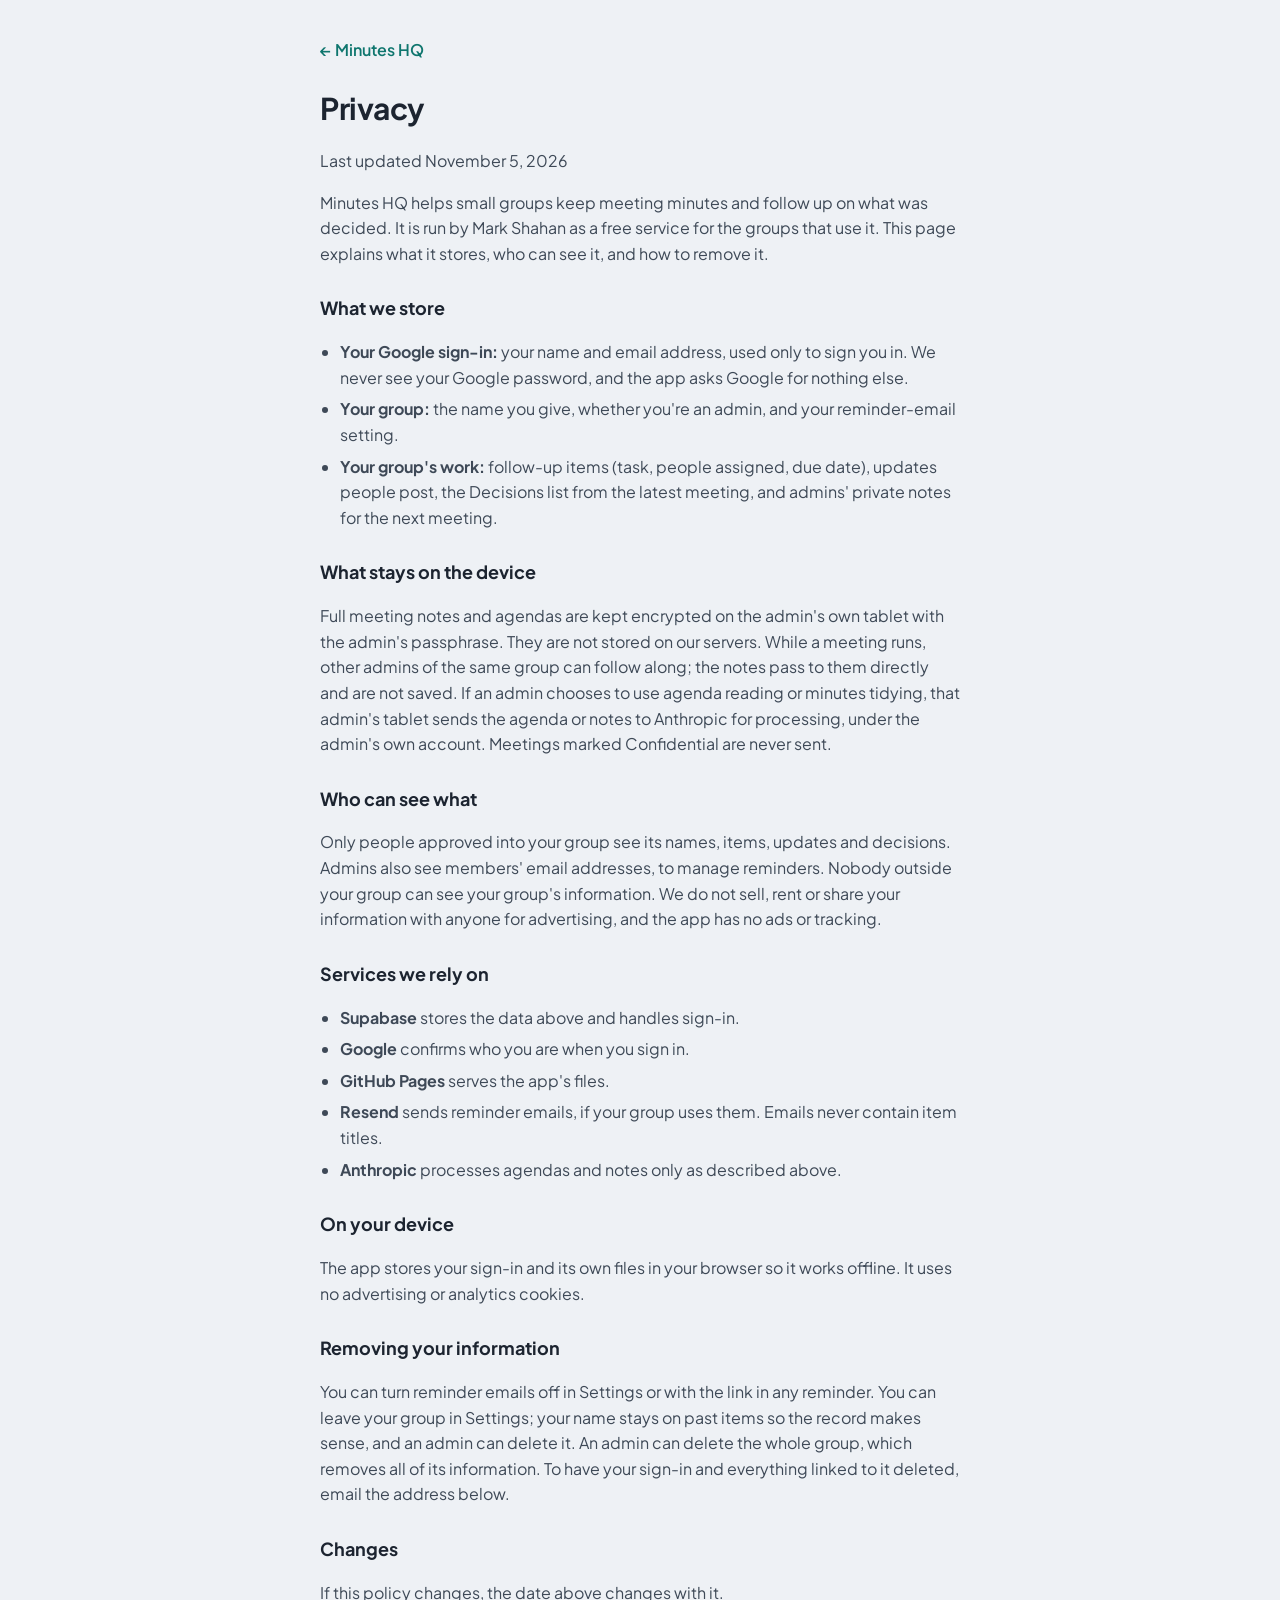
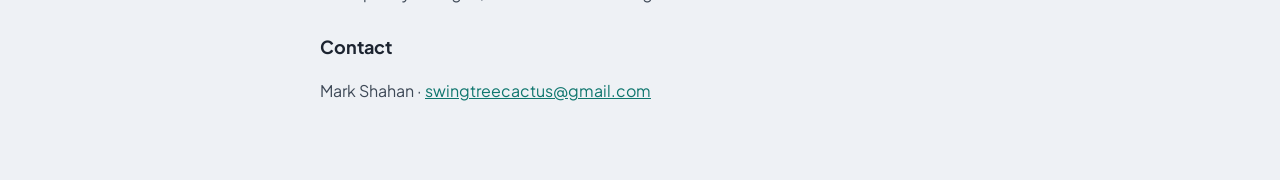
==== privacy.html @ 0e0fb506 "Add privacy and terms pages, linked from sign-in Co-Authored-By: Claude Opus 5.5 <noreply@anthropic." ====
<!doctype html>
<html lang="en">
<head>
<meta charset="utf-8">
<meta name="viewport" content="width=device-width, initial-scale=1, viewport-fit=cover">
<meta name="theme-color" content="#EEF1F5">
<title>Privacy · Minutes HQ</title>
<link rel="icon" href="icons/app-192.png">
<link href="https://fonts.googleapis.com/css2?family=Plus+Jakarta+Sans:wght@400;500;600;700&display=swap" rel="stylesheet">
<link rel="stylesheet" href="css/app.css">
</head>
<body>
<main class="legal">
<a class="back" href="./">← Minutes HQ</a>
<h1>Privacy</h1>
<p class="muted">Last updated November 5, 2026</p>

<p>Minutes HQ helps small groups keep meeting minutes and follow up on what was decided. It is run by Mark Shahan as a free service for the groups that use it. This page explains what it stores, who can see it, and how to remove it.</p>

<h2>What we store</h2>
<ul>
<li><b>Your Google sign-in:</b> your name and email address, used only to sign you in. We never see your Google password, and the app asks Google for nothing else.</li>
<li><b>Your group:</b> the name you give, whether you're an admin, and your reminder-email setting.</li>
<li><b>Your group's work:</b> follow-up items (task, people assigned, due date), updates people post, the Decisions list from the latest meeting, and admins' private notes for the next meeting.</li>
</ul>

<h2>What stays on the device</h2>
<p>Full meeting notes and agendas are kept encrypted on the admin's own tablet with the admin's passphrase. They are not stored on our servers. While a meeting runs, other admins of the same group can follow along; the notes pass to them directly and are not saved. If an admin chooses to use agenda reading or minutes tidying, that admin's tablet sends the agenda or notes to Anthropic for processing, under the admin's own account. Meetings marked Confidential are never sent.</p>

<h2>Who can see what</h2>
<p>Only people approved into your group see its names, items, updates and decisions. Admins also see members' email addresses, to manage reminders. Nobody outside your group can see your group's information. We do not sell, rent or share your information with anyone for advertising, and the app has no ads or tracking.</p>

<h2>Services we rely on</h2>
<ul>
<li><b>Supabase</b> stores the data above and handles sign-in.</li>
<li><b>Google</b> confirms who you are when you sign in.</li>
<li><b>GitHub Pages</b> serves the app's files.</li>
<li><b>Resend</b> sends reminder emails, if your group uses them. Emails never contain item titles.</li>
<li><b>Anthropic</b> processes agendas and notes only as described above.</li>
</ul>

<h2>On your device</h2>
<p>The app stores your sign-in and its own files in your browser so it works offline. It uses no advertising or analytics cookies.</p>

<h2>Removing your information</h2>
<p>You can turn reminder emails off in Settings or with the link in any reminder. You can leave your group in Settings; your name stays on past items so the record makes sense, and an admin can delete it. An admin can delete the whole group, which removes all of its information. To have your sign-in and everything linked to it deleted, email the address below.</p>

<h2>Changes</h2>
<p>If this policy changes, the date above changes with it.</p>

<h2>Contact</h2>
<p>Mark Shahan · <a href="mailto:swingtreecactus@gmail.com">swingtreecactus@gmail.com</a></p>
</main>
</body>
</html>
---- css/app.css ----
/* One look for the whole app: soft gray-blue ground, white cards, one teal accent, amber for "needs attention". */
:root{
  --bg:#EEF1F5; --card:#FFFFFF; --field:#F5F7FA; --line:#E3E7ED; --ring:#B7BFCB;
  --ink:#1C2430; --ink2:#3E4957; --muted:#5B6675;
  --teal:#0F766E; --teal-dk:#0B5D57; --teal-soft:#E6F2F0;
  --amber:#9A4A0B; --amber-soft:#FDF0E6; --amber-line:#EED3BE;
  --red:#B42318; --chip:#F0F2F5; --seg:#E3E7ED;
  --shadow:0 1px 2px rgba(28,36,48,.05),0 4px 12px rgba(28,36,48,.05);
  --shadow-lg:0 1px 3px rgba(28,36,48,.06),0 12px 32px rgba(28,36,48,.07);
  --r:16px;
  color-scheme:light;
}
*{box-sizing:border-box}
html,body{margin:0;height:100%}
body{background:var(--bg);color:var(--ink);font:16px/1.45 'Plus Jakarta Sans',system-ui,-apple-system,'Segoe UI',Roboto,sans-serif;-webkit-tap-highlight-color:transparent;-webkit-font-smoothing:antialiased}
#app{min-height:100%}
button,input,textarea,select{font:inherit;color:inherit}
button{cursor:pointer}
button:disabled{cursor:default;opacity:.45}
:focus-visible{outline:3px solid rgba(15,118,110,.45);outline-offset:2px}
.sr{position:absolute!important;width:1px;height:1px;overflow:hidden;clip:rect(0 0 0 0);white-space:nowrap}
.muted{color:var(--muted)}
.hidden{display:none!important}
.mono{font-family:ui-monospace,'SF Mono',Menlo,Consolas,monospace;letter-spacing:.12em}

/* fields */
.input,.select,.textarea{width:100%;border:0;border-radius:12px;background:var(--field);padding:0 14px;height:52px;font-size:16px;color:var(--ink)}
.textarea{padding:14px 16px;height:auto;min-height:52px;line-height:1.55;resize:vertical}
.input:focus,.select:focus,.textarea:focus{outline:2px solid var(--teal);outline-offset:0}
.label{display:block;font-size:13px;font-weight:600;color:var(--ink2);margin:0 0 6px}
.hint{display:block;font-size:13px;color:var(--muted);margin-top:6px}
.field{margin-bottom:16px}
.field:last-child{margin-bottom:0}

/* buttons */
.btn{display:inline-flex;align-items:center;justify-content:center;gap:8px;height:52px;padding:0 20px;border-radius:14px;border:0;background:var(--chip);color:var(--ink);font-weight:600;font-size:16px;text-decoration:none;white-space:nowrap}
.btn.primary{background:var(--teal);color:#fff;box-shadow:0 4px 12px rgba(15,118,110,.25)}
.btn.soft{background:var(--teal-soft);color:var(--teal-dk)}
.btn.white{background:#fff}
.btn.ghost{background:none;padding:0 12px}
.btn.link{background:none;color:var(--teal);padding:0 12px;height:44px}
.btn.danger{color:var(--red)}
.btn.sm{height:40px;padding:0 14px;border-radius:12px;font-size:14px}
.btn.lg{height:64px;border-radius:16px;font-size:18px}
.btn.block{width:100%}
.icon-btn{width:44px;height:44px;border-radius:14px;border:0;background:#fff;display:inline-flex;align-items:center;justify-content:center;color:var(--ink);box-shadow:0 1px 2px rgba(28,36,48,.06);flex:none;text-decoration:none}
svg.i{width:20px;height:20px;fill:none;stroke:currentColor;stroke-width:2.2;stroke-linecap:round;stroke-linejoin:round;flex:none}

/* cards, chips */
.card{background:var(--card);border-radius:24px;box-shadow:var(--shadow-lg);padding:24px}
.chip{display:inline-flex;align-items:center;gap:6px;height:36px;padding:0 14px;border-radius:18px;border:0;background:#fff;color:var(--ink);font-weight:500;font-size:14px;white-space:nowrap}
.chip[aria-pressed="true"]{background:var(--teal);color:#fff;font-weight:600}
.pill{display:inline-flex;align-items:center;gap:6px;height:26px;padding:0 10px;border-radius:13px;font-size:12px;font-weight:700;white-space:nowrap}
.pill.amber{background:var(--amber-soft);color:var(--amber)}
.pill.teal{background:var(--teal-soft);color:var(--teal-dk)}
.pill.gray{background:var(--chip);color:var(--ink2)}
.avatar{width:36px;height:36px;border-radius:50%;background:var(--teal-soft);color:var(--teal-dk);font-size:13px;font-weight:700;display:inline-flex;align-items:center;justify-content:center;flex:none}
.amber-text{color:var(--amber);font-weight:600}

/* segmented tabs (To-do | Decisions | Next agenda) */
.seg{display:grid;grid-auto-flow:column;grid-auto-columns:minmax(0,1fr);background:var(--seg);border-radius:14px;padding:4px}
.seg button{height:40px;border:0;border-radius:10px;background:none;font-size:15px;font-weight:600;color:var(--ink2)}
.seg button[aria-selected="true"]{background:#fff;color:var(--ink);font-weight:700;box-shadow:0 1px 2px rgba(28,36,48,.08)}

/* switch */
.switch{display:inline-flex;align-items:center;gap:12px;min-height:44px;border:0;background:none;padding:0;font-weight:600;font-size:16px;color:var(--ink);text-align:left}
.switch .track{width:48px;height:28px;border-radius:14px;background:var(--ring);position:relative;flex:none;transition:background .15s}
.switch .track::after{content:"";position:absolute;top:3px;left:3px;width:22px;height:22px;border-radius:50%;background:#fff;box-shadow:0 1px 3px rgba(0,0,0,.2);transition:left .15s}
.switch[aria-checked="true"] .track{background:var(--teal)}
.switch[aria-checked="true"] .track::after{left:23px}
.switch.wide{display:flex;width:100%;justify-content:space-between}

/* person chips in a field */
.people-field{min-height:52px;border-radius:12px;background:#fff;padding:6px;display:flex;flex-wrap:wrap;align-items:center;gap:6px}
.person-chip{height:40px;padding:0 2px 0 12px;border-radius:10px;background:var(--teal-soft);color:var(--teal-dk);font-size:15px;font-weight:600;display:inline-flex;align-items:center}
.person-chip button{width:34px;height:34px;border:0;background:none;color:inherit;display:inline-flex;align-items:center;justify-content:center}

/* dialogs */
dialog{border:0;border-radius:24px;padding:24px;width:min(520px,92vw);max-height:88vh;background:#fff;color:var(--ink);box-shadow:0 24px 60px rgba(28,36,48,.25)}
dialog::backdrop{background:rgba(28,36,48,.35)}
dialog h2{margin:0 0 16px;font-size:20px}
.dlg-actions{display:flex;justify-content:flex-end;gap:10px;margin-top:20px;flex-wrap:wrap}
.check-row{display:flex;align-items:center;gap:12px;min-height:52px;padding:4px 4px;border-bottom:1px solid var(--bg);font-size:16px}
.check-row:last-child{border-bottom:0}
.check-row input{width:22px;height:22px;accent-color:var(--teal);flex:none}
.check-row .sub{font-size:13px;color:var(--muted)}

/* toast + busy */
#toast{position:fixed;left:50%;bottom:24px;transform:translate(-50%,140px);background:var(--ink);color:#fff;padding:12px 18px;border-radius:12px;z-index:200;transition:transform .25s;max-width:92vw;font-size:15px}
#toast.on{transform:translate(-50%,0)}
.busy{position:fixed;inset:0;background:rgba(28,36,48,.35);display:none;align-items:center;justify-content:center;z-index:150}
.busy.on{display:flex}
.busy>div{background:#fff;border-radius:16px;padding:20px 26px;display:flex;gap:14px;align-items:center;font-weight:600}
.spin{width:22px;height:22px;border:3px solid var(--line);border-top-color:var(--teal);border-radius:50%;animation:sp 1s linear infinite}
@keyframes sp{to{transform:rotate(360deg)}}

/* centered gate screens (sign in, join, waiting, passphrase) */
.gate{min-height:100vh;min-height:100dvh;display:flex;flex-direction:column;align-items:center;justify-content:center;padding:24px}
.gate .card{width:min(420px,100%);display:flex;flex-direction:column;gap:20px;padding:32px 24px}
.gate .badge{width:64px;height:64px;border-radius:20px;background:var(--teal-soft);color:var(--teal);display:flex;align-items:center;justify-content:center;margin:0 auto}
.gate h1{margin:0;font-size:24px;text-align:center}
.gate p{margin:0;text-align:center;color:var(--muted);font-size:15px;line-height:1.5}
.gate .err{color:var(--red);font-weight:600;text-align:center;font-size:14px;min-height:20px}
.gate-foot{margin-top:20px;display:flex;flex-direction:column;align-items:center;gap:2px;font-size:14px;color:var(--muted);text-align:center}
.kv{display:flex;justify-content:space-between;align-items:center;gap:12px;background:var(--field);border-radius:14px;padding:14px 16px;font-size:15px}
.kv .k{color:var(--muted)}.kv .v{font-weight:600}
.form-page{max-width:440px;margin:0 auto;min-height:100vh;min-height:100dvh;display:flex;flex-direction:column;padding:calc(48px + env(safe-area-inset-top)) 20px 28px;gap:20px}
.form-page h1{margin:0;font-size:28px;letter-spacing:-.01em}
.form-page .lead{margin:6px 0 0;color:var(--muted);font-size:15px;line-height:1.5}
.form-page .card{display:flex;flex-direction:column;gap:18px;padding:24px 20px}
.form-page .code-input{height:56px;font:700 20px ui-monospace,'SF Mono',Menlo,monospace;letter-spacing:.12em;text-transform:uppercase}
.form-page .bottom{margin-top:auto;text-align:center;display:flex;flex-direction:column;gap:2px;align-items:center;font-size:14px;color:var(--muted)}

/* ===== phone pages ===== */
.wrap{max-width:560px;margin:0 auto;min-height:100%;padding:0 16px calc(110px + env(safe-area-inset-bottom));position:relative}
.tabs-bar{padding:calc(20px + env(safe-area-inset-top)) 0 4px}
.top{padding:16px 4px 12px;display:flex;align-items:flex-start;justify-content:space-between;gap:12px}
.top h1{margin:0;font-size:28px;font-weight:700;letter-spacing:-.01em}
.top .sub{font-size:13px;color:var(--muted);margin-top:2px}
.top .acts{display:flex;gap:8px}
.filters{display:flex;gap:8px;flex-wrap:wrap;align-items:center;padding:0 4px 8px}
.filters select{height:36px;border-radius:18px;border:0;background:#fff;padding:0 12px;font-size:14px;font-weight:500;max-width:46vw}
.sec{font-size:13px;font-weight:700;color:var(--ink2);padding:16px 4px 8px}
.sec.amber{color:var(--amber)}
.item{background:#fff;border-radius:18px;box-shadow:var(--shadow);display:flex;gap:4px;padding:12px 16px 12px 6px;margin-bottom:10px}
.item.late{box-shadow:var(--shadow),inset 0 0 0 1px var(--amber-line)}
.tick{width:44px;height:44px;flex:none;border:0;background:none;display:flex;align-items:center;justify-content:center;padding:0}
.tick span{width:24px;height:24px;border-radius:50%;border:2px solid var(--ring);display:block;position:relative}
.item.late .tick span{border-color:var(--amber)}
.tick:disabled{opacity:1;cursor:default}
.tick:disabled span{border-style:dashed}
.tick.done span{background:var(--teal);border-color:var(--teal)}
.tick.done span::after{content:"";position:absolute;left:7px;top:3px;width:6px;height:11px;border:solid #fff;border-width:0 2.5px 2.5px 0;transform:rotate(45deg)}
.item .body{flex:1;min-width:0;display:flex;flex-direction:column;gap:5px;padding-top:4px;color:inherit;text-decoration:none}
.item .t{font-size:16px;font-weight:600;overflow-wrap:anywhere}
.item.is-done .t{color:var(--muted);text-decoration:line-through}
.item .m{font-size:13px;color:var(--muted)}
.item .u{font-size:13px;color:var(--ink2);background:var(--field);border-radius:10px;padding:8px 10px;overflow:hidden;text-overflow:ellipsis;display:-webkit-box;-webkit-line-clamp:2;-webkit-box-orient:vertical}
.empty{text-align:center;color:var(--muted);padding:48px 16px;line-height:1.5}
.fab{position:fixed;right:max(20px,calc(50vw - 260px));bottom:calc(24px + env(safe-area-inset-bottom));height:56px;padding:0 22px;border-radius:18px;border:0;background:var(--teal);color:#fff;font-weight:600;font-size:16px;display:flex;align-items:center;gap:8px;box-shadow:0 8px 20px rgba(15,118,110,.3);z-index:20}
.page-h{padding:16px 4px 8px}
.page-h h1{margin:0;font-size:26px;font-weight:700;letter-spacing:-.01em}
.page-h .sub{font-size:13px;color:var(--muted);margin-top:2px}

/* Live now card */
.live-card{display:flex;align-items:center;gap:12px;background:var(--teal-soft);border-radius:18px;padding:14px 14px 14px 16px;margin:12px 0 4px;text-decoration:none;color:var(--ink);width:100%;border:0;text-align:left}
.live-card .tx{flex:1;min-width:0;display:flex;flex-direction:column;gap:4px}
.live-dot{display:flex;align-items:center;gap:8px;font-size:12px;font-weight:700;color:var(--teal-dk)}
.live-dot::before{content:"";width:8px;height:8px;border-radius:50%;background:var(--teal)}
.live-card .nm{font-size:16px;font-weight:700}
.live-card .by{font-size:13px;color:var(--ink2)}
.live-card .go{height:44px;padding:0 16px;border-radius:12px;background:#fff;color:var(--teal-dk);font-size:15px;font-weight:600;display:flex;align-items:center;flex:none}

/* decisions */
.dec{background:#fff;border-radius:18px;padding:16px 18px;display:flex;flex-direction:column;gap:6px;box-shadow:var(--shadow);margin-bottom:10px}
.dec .k{font-size:13px;font-weight:600;color:var(--muted)}
.dec .v{font-size:16px;font-weight:600;line-height:1.45;white-space:pre-wrap;overflow-wrap:anywhere}
.foot-note{padding:8px 4px 0;font-size:13px;color:var(--muted)}

/* next agenda notes */
.quick{display:flex;gap:8px;padding:4px 0 8px}
.quick .input{background:#fff;height:48px;border-radius:14px}
.quick .btn{height:48px}
.note{display:flex;align-items:flex-start;gap:4px;background:#fff;border-radius:18px;padding:10px 16px 10px 6px;box-shadow:var(--shadow);margin-bottom:10px}
.note .tx{flex:1;min-width:0;display:flex;flex-direction:column;gap:2px;padding-top:10px}
.note .b{font-size:16px;font-weight:600;overflow-wrap:anywhere}
.note .d{font-size:13px;color:var(--muted)}
.note.checked{background:none;box-shadow:none;padding-top:2px;padding-bottom:2px;margin-bottom:2px}
.note.checked .b{color:var(--muted);font-weight:500}
.checked-head{display:flex;align-items:center;justify-content:space-between;padding:16px 4px 6px;font-size:13px;font-weight:700;color:var(--ink2)}

/* detail */
.backbar{padding:calc(12px + env(safe-area-inset-top)) 0 4px}
.backbar a{height:44px;display:inline-flex;align-items:center;gap:4px;color:var(--teal);font-weight:600;text-decoration:none;font-size:15px}
.dtitle{margin:8px 4px 14px;font-size:24px;font-weight:700;line-height:1.25;letter-spacing:-.01em;overflow-wrap:anywhere}
.dtitle-input{font-size:22px;font-weight:700;height:auto;padding:10px 12px;background:#fff;margin:8px 0 14px}
.rows{background:#fff;border-radius:18px;box-shadow:var(--shadow);padding:2px 16px;margin-bottom:14px}
.drow{display:flex;align-items:center;justify-content:space-between;gap:12px;min-height:54px;border-bottom:1px solid var(--bg);font-size:15px;width:100%;background:none;border-left:0;border-right:0;border-top:0;padding:0;text-align:left;text-decoration:none;color:inherit}
.drow:last-child{border-bottom:0}
.drow .k{color:var(--muted);flex:none}
.drow .v{font-weight:600;text-align:right;min-width:0;display:flex;align-items:center;gap:6px}
.drow input[type=date]{border:0;background:var(--field);border-radius:10px;height:40px;padding:0 10px;font-weight:600}
.decision{background:var(--teal-soft);border-radius:18px;padding:14px 16px;margin-bottom:14px}
.decision .k{font-size:13px;font-weight:600;color:var(--teal-dk);margin-bottom:4px}
.h2{font-size:16px;font-weight:700;margin:18px 4px 10px}
.composer{display:flex;gap:8px;align-items:flex-end}
.composer textarea{flex:1;background:#fff;min-height:48px;height:48px;max-height:160px;resize:none;padding:12px 14px;border-radius:14px}
.log{padding:6px 4px 0}
.entry{display:flex;gap:12px;padding:10px 0}
.entry .dot{width:8px;height:8px;margin-top:8px;border-radius:50%;background:var(--ring);flex:none}
.entry:first-child .dot{background:var(--teal)}
.entry .who{font-size:12px;color:var(--muted);font-weight:600}
.entry .txt{font-size:15px;line-height:1.45;white-space:pre-wrap;word-break:break-word}
.entry .txt.sys{color:var(--muted)}
.bottom-actions{display:flex;flex-direction:column;gap:10px;margin-top:22px}
.form .field{margin-bottom:16px}
.form .input,.form .textarea,.form .select{background:#fff}
.checklist{background:#fff;border-radius:16px;padding:4px 14px}
.settings{display:flex;flex-direction:column;gap:16px;padding-top:8px}
.settings .card{padding:16px;border-radius:18px;box-shadow:var(--shadow);display:flex;flex-direction:column;gap:10px}
.settings .rows{margin:0}
.settings p{margin:0;font-size:14px;line-height:1.5;color:var(--muted)}

/* ===== admin home (tablet) ===== */
.home{max-width:1280px;margin:0 auto;min-height:100vh;min-height:100dvh;padding:32px 40px;display:flex;flex-direction:column;gap:24px}
.home-h{display:flex;align-items:center;gap:12px}
.home-h h1{margin:0;flex:1;font-size:28px;font-weight:700;letter-spacing:-.01em;min-width:0;overflow:hidden;text-overflow:ellipsis;white-space:nowrap}
.hbtn{height:44px;padding:0 16px;border-radius:14px;border:0;background:#fff;color:var(--ink);font-weight:600;font-size:15px;display:inline-flex;align-items:center;gap:10px;text-decoration:none;box-shadow:0 1px 2px rgba(28,36,48,.06)}
.hbtn .avatar{width:28px;height:28px;font-size:12px}
.home-g{flex:1;display:grid;grid-template-columns:repeat(5,minmax(0,1fr));gap:24px;align-items:start}
.home-l{grid-column:span 2;display:flex;flex-direction:column;gap:20px}
.home-r{grid-column:span 3;background:#fff;border-radius:24px;padding:24px 28px;box-shadow:var(--shadow-lg);min-height:480px}
.home-r .seg{width:min(420px,100%);margin-bottom:12px}
.meet-card{display:flex;flex-direction:column;gap:16px;padding:28px}
.meet-card h2{margin:0;font-size:18px}
.meet-card .note-s{font-size:13px;line-height:1.5;color:var(--muted)}
.live-big{background:var(--teal-soft);border-radius:24px;padding:22px 24px;display:flex;flex-direction:column;gap:14px}
.live-big .nm{font-size:18px;font-weight:700}
.live-big .by{font-size:14px;color:var(--ink2)}
.live-big .btn{align-self:flex-start;background:#fff;color:var(--teal-dk);height:48px}
.panel .wrap{padding:0;max-width:none;min-height:0}
.panel .item{box-shadow:none;border-radius:0;border-bottom:1px solid var(--bg);margin:0;padding-left:0}
.panel .item.late{box-shadow:none}
.panel .dec,.panel .note{box-shadow:none;background:var(--field)}
.panel .note.checked{background:none}
.panel .quick .input{background:var(--field)}
.panel .filters select,.panel .chip:not([aria-pressed="true"]){background:var(--field)}
.panel .fab{position:static;margin-top:16px;box-shadow:none;height:48px;border-radius:14px}

/* People and join requests */
.ppl{max-width:1280px;margin:0 auto;padding:28px 40px 60px;display:flex;flex-direction:column;gap:24px}
.ppl-h{display:flex;align-items:flex-end;justify-content:space-between;gap:16px;flex-wrap:wrap}
.ppl-h .eyebrow{font-size:14px;font-weight:600;color:var(--teal)}
.ppl-h h1{margin:0;font-size:30px;letter-spacing:-.01em}
.codebox{height:56px;border-radius:16px;background:#fff;padding:0 8px 0 18px;display:flex;align-items:center;gap:14px;box-shadow:0 1px 2px rgba(28,36,48,.05)}
.codebox .k{font-size:13px;font-weight:600;color:var(--muted)}
.codebox .c{font:700 20px ui-monospace,'SF Mono',Menlo,monospace;letter-spacing:.12em}
.ppl-g{display:grid;grid-template-columns:repeat(5,minmax(0,1fr));gap:24px;align-items:start}
.ppl-l{grid-column:span 3;display:flex;flex-direction:column;gap:14px}
.ppl-r{grid-column:span 2;background:#fff;border-radius:20px;padding:20px 22px;box-shadow:var(--shadow-lg)}
.sect-t{font-size:16px;font-weight:700}
.req{background:#fff;border-radius:20px;padding:20px 22px;display:flex;flex-direction:column;gap:16px;box-shadow:var(--shadow-lg)}
.req .who{display:flex;align-items:center;gap:14px}
.req .who .avatar{width:44px;height:44px;font-size:15px}
.req .who b{display:block;font-size:17px;font-weight:600;color:var(--ink)}
.req .who span span{font-size:14px;color:var(--muted)}
.req label{display:flex;align-items:center;gap:12px;font-size:14px;font-weight:600;color:var(--ink2)}
.req select{flex:1;height:48px;border:0;border-radius:12px;background:var(--field);padding:0 14px;font-size:16px;font-weight:600}
.req select.suggested{background:var(--teal-soft);color:var(--teal-dk)}
.req .acts{display:flex;justify-content:flex-end;gap:10px}
.mrow{display:flex;align-items:center;gap:12px;min-height:52px;border-bottom:1px solid var(--bg);width:100%;background:none;border-left:0;border-right:0;border-top:0;padding:0;text-align:left}
.mrow:last-child{border-bottom:0}
.mrow .n{flex:1;font-size:15px;font-weight:600;min-width:0;overflow:hidden;text-overflow:ellipsis;white-space:nowrap}
.mrow .s{font-size:13px;color:var(--muted)}

/* ===== meeting setup ===== */
.setup{max-width:1280px;margin:0 auto;padding:24px 32px 60px;display:flex;flex-direction:column;gap:20px}
.bar{display:flex;align-items:center;gap:10px}
.bar h1{margin:0;font-size:24px;font-weight:700;flex:1;min-width:0}
.setup-g{display:grid;grid-template-columns:minmax(0,1fr) minmax(0,1fr);gap:20px;align-items:start}
.setup-l{display:flex;flex-direction:column;gap:20px}
.card h2{margin:0 0 16px;font-size:18px}
.grid2{display:grid;grid-template-columns:1fr 1fr;gap:12px 16px}
.row{display:flex;gap:10px;flex-wrap:wrap;align-items:center}
.note-s{font-size:14px;color:var(--muted);margin:10px 0 0;line-height:1.5}
.arow{display:flex;gap:8px;align-items:center;padding:8px 0;border-top:1px solid var(--bg)}
.arow:first-child{border-top:0}
.arow .num{width:24px;text-align:right;color:var(--muted);font-weight:700;flex:none}
.arow .fs{flex:1;min-width:0;display:flex;flex-direction:column;gap:2px;border:0;background:none;text-align:left;padding:8px 6px;border-radius:12px;min-height:48px;justify-content:center}
.arow .fs:hover{background:var(--field)}
.arow .fs b{font-size:16px;font-weight:600;overflow-wrap:anywhere}
.arow .fs > span{font-size:14px;color:var(--muted);white-space:pre-line;overflow:hidden;display:-webkit-box;-webkit-line-clamp:2;-webkit-box-orient:vertical}
.mini{width:44px;height:44px;border-radius:12px;border:0;background:var(--chip);display:inline-flex;align-items:center;justify-content:center;color:var(--ink);flex:none}
.mini.danger{color:var(--red)}
.tag{font-size:12px;font-weight:700;color:var(--teal-dk);background:var(--teal-soft);border-radius:8px;padding:2px 8px;margin-left:6px;vertical-align:1px}
.filechip{display:inline-flex;align-items:center;gap:8px;background:var(--teal-soft);color:var(--teal-dk);border-radius:12px;padding:6px 6px 6px 14px;font-size:15px;font-weight:600;margin-top:10px;max-width:100%}

/* attendance */
.center{min-height:100vh;display:flex;align-items:center;justify-content:center;padding:24px}
.att{width:min(780px,100%)}
.att .eyebrow{font-size:14px;font-weight:600;color:var(--teal)}
.att h1{margin:6px 0 0;font-size:30px;letter-spacing:-.01em}
.people{display:grid;grid-template-columns:repeat(auto-fill,minmax(240px,1fr));gap:12px;margin:24px 0}
.person{height:64px;border-radius:16px;border:2px solid var(--line);background:#fff;color:var(--ink2);font-weight:500;font-size:16px;display:flex;align-items:center;gap:12px;padding:0 14px;text-align:left}
.person .avatar{background:var(--bg);color:var(--muted)}
.person .nm{flex:1}
.person[aria-pressed="true"]{border-color:var(--teal);background:var(--teal-soft);color:var(--ink);font-weight:600}
.person[aria-pressed="true"] .avatar{background:var(--teal);color:#fff}
.person .ck{opacity:0;color:var(--teal)}
.person[aria-pressed="true"] .ck{opacity:1}

/* meeting (and the read-only live view) */
.mtg{display:flex;height:100vh;height:100dvh;overflow:hidden}
.rail{width:304px;flex:none;display:flex;flex-direction:column;padding:28px 14px 20px 22px;gap:20px;overflow:hidden}
.rail .t{font-size:20px;font-weight:700;padding-left:8px}
.rail .meta{font-size:14px;color:var(--muted);padding-left:8px;margin-top:4px}
.rail .meta a{color:var(--teal);font-weight:600;text-decoration:none}
.conf{display:inline-flex;align-items:center;gap:6px;height:28px;padding:0 10px;border-radius:14px;background:#E3E7ED;font-size:12px;font-weight:600;color:var(--ink2);margin:8px 0 0 8px}
.agenda{flex:1;overflow:auto;display:flex;flex-direction:column;gap:4px;margin:0 -4px;padding:0 4px}
.ag{display:flex;align-items:center;gap:12px;min-height:48px;padding:0 12px;border-radius:14px;border:0;background:none;text-align:left;font-size:15px;color:var(--ink);width:100%}
.ag.done{color:var(--muted)}
.ag.cur{background:#fff;box-shadow:var(--shadow);font-weight:600;padding-right:4px;min-height:52px}
.ag .lbl{flex:1;min-width:0;overflow:hidden;text-overflow:ellipsis;white-space:nowrap}
.ag .no{width:22px;flex:none;text-align:right;color:var(--muted);font-weight:700;font-size:14px}
.ag .mv{display:flex;gap:2px}
.ag .mv button{width:38px;height:38px;border-radius:10px;border:0;background:none;color:var(--muted);display:inline-flex;align-items:center;justify-content:center}
.ag .mv button:disabled{opacity:.3}
.add-ag{color:var(--teal);font-weight:600}
.main{flex:1;min-width:0;margin:16px 16px 16px 0;border-radius:24px;background:#fff;box-shadow:var(--shadow-lg);display:flex;flex-direction:column;overflow:hidden}
.main .scroll{flex:1;overflow:auto;padding:36px 44px 20px;display:flex;flex-direction:column;gap:22px}
.eyebrow2{font-size:14px;font-weight:600;color:var(--teal)}
.ttl{width:100%;border:0;background:none;padding:0;font-size:32px;font-weight:700;letter-spacing:-.01em;color:var(--ink)}
.det{width:100%;border:0;background:none;padding:0;font-size:16px;color:var(--muted)}
.ttl:focus,.det:focus{outline:0;box-shadow:0 2px 0 var(--teal)}
.notes{flex:1;min-height:150px;display:flex;flex-direction:column}
.notes .textarea{flex:1;min-height:140px;resize:none;font-size:17px;line-height:1.6;padding:16px 20px;border-radius:16px}
.outcome{border-radius:16px;background:var(--field);padding:20px;display:flex;flex-direction:column;gap:14px;transition:background .15s}
.outcome.on{background:var(--teal-soft)}
.outcome .input{background:#fff}
.outcome .head{display:flex;align-items:center;justify-content:space-between;gap:12px;flex-wrap:wrap}
.goes{font-size:13px;font-weight:600;color:var(--teal-dk);display:inline-flex;align-items:center;gap:6px}
.fu{display:grid;grid-template-columns:1fr 1fr;gap:12px}
.fu .full{grid-column:1/-1}
.add-person{width:40px;height:40px;border-radius:10px;border:0;background:var(--chip);color:var(--teal);display:inline-flex;align-items:center;justify-content:center}
.foot{flex:none;padding:14px 44px 24px;display:flex;align-items:center;gap:12px}
.foot .grow{flex:1}
.carry{display:flex;flex-direction:column;gap:10px}
.carry .ci{border-radius:14px;background:var(--field);padding:14px 16px;display:flex;flex-direction:column;gap:8px}
.carry .ci.late{box-shadow:inset 0 0 0 1px var(--amber-line);background:#FFFBF7}
.carry .ci .t{font-weight:600}
.carry .ci .m{font-size:13px;color:var(--muted)}
.carry .ci .r{display:flex;gap:8px}
.carry .ci .r .input{height:44px;background:#fff;font-size:15px}
.carry .ci.closed{opacity:.6}

/* read-only live view */
.live-h{display:flex;flex-direction:column;gap:2px;padding-left:8px}
.live-h .nm{font-size:20px;font-weight:700}
.live-h .by{font-size:14px;color:var(--muted)}
.ag[aria-current="true"]{background:#fff;box-shadow:var(--shadow);font-weight:600}
.ro-k{font-size:13px;font-weight:700;color:var(--muted);text-transform:uppercase;letter-spacing:.04em;margin-bottom:6px}
.ro-v{font-size:17px;line-height:1.6;white-space:pre-wrap;overflow-wrap:anywhere}
.ro-box{border-radius:16px;background:var(--field);padding:16px 20px}
.ro-box.teal{background:var(--teal-soft)}
.ro-box.teal .ro-k{color:var(--teal-dk)}
.lv-phone{max-width:560px;margin:0 auto;min-height:100vh;min-height:100dvh;padding:calc(20px + env(safe-area-inset-top)) 16px 24px;display:flex;flex-direction:column;gap:14px}
.lv-head{display:flex;align-items:flex-start;gap:12px}
.lv-head .tx{flex:1;min-width:0;display:flex;flex-direction:column;gap:2px}
.lv-head .nm{font-size:22px;font-weight:700}
.lv-head .by{font-size:14px;color:var(--muted)}
.lv-list{display:flex;flex-direction:column;background:#fff;border-radius:18px;box-shadow:var(--shadow);padding:4px 8px}
.lv-list button{display:flex;align-items:center;gap:12px;min-height:56px;border:0;background:none;border-bottom:1px solid var(--bg);text-align:left;padding:0 8px;font-size:16px;font-weight:600}
.lv-list button:last-child{border-bottom:0}
.lv-list .no{width:22px;color:var(--muted);font-size:14px;text-align:right;flex:none}
.lv-list .lbl{flex:1;min-width:0}
.lv-item{background:#fff;border-radius:20px;box-shadow:var(--shadow);padding:20px;display:flex;flex-direction:column;gap:16px}
.lv-item .ttl2{font-size:22px;font-weight:700;line-height:1.3;overflow-wrap:anywhere}
.lv-nav{display:flex;gap:10px;margin-top:auto}
.lv-nav .btn{flex:1}

/* wrap-up */
.wrapup{max-width:1180px;margin:0 auto;padding:36px 40px 80px}
.wrapup .hd{display:flex;align-items:flex-end;justify-content:space-between;gap:16px;margin-bottom:24px;flex-wrap:wrap}
.wrapup h1{margin:4px 0 0;font-size:30px;letter-spacing:-.01em}
.cols{display:grid;grid-template-columns:3fr 2fr;gap:24px;align-items:start}
.sent{display:flex;align-items:center;gap:14px;padding:14px 0;border-bottom:1px solid var(--bg);flex-wrap:wrap}
.sent:last-child{border-bottom:0}
.sent .tx{flex:1;min-width:0;display:flex;flex-direction:column;gap:2px}
.sent .tx b{font-size:16px;font-weight:600}
.sent .tx span{font-size:14px;color:var(--muted)}
.sent .tx span.amber-text{color:var(--amber)}
.sent .tx .warn{color:var(--amber);font-weight:600}
.sent input[type=date]{height:40px;border:0;border-radius:10px;background:var(--amber-soft);color:var(--amber);font-weight:600;padding:0 10px}
.state{font-size:13px;font-weight:600;color:var(--teal);white-space:nowrap}
.state.warn{color:var(--amber)}
.mins{display:flex;flex-direction:column;gap:12px}

@media (max-width:900px){
  .mtg{flex-direction:column;height:auto;overflow:visible}
  .rail{width:auto;padding:20px 16px 0}
  .agenda{max-height:220px}
  .main{margin:12px}
  .main .scroll{padding:24px 20px}
  .foot{padding:12px 20px 20px;flex-wrap:wrap}
  .cols,.setup-g,.ppl-g,.home-g{grid-template-columns:1fr}
  .home-l,.home-r,.ppl-l,.ppl-r{grid-column:auto}
  .grid2,.fu{grid-template-columns:1fr}
  .wrapup{padding:24px 16px 60px}
  .home,.ppl,.setup{padding:20px 16px 40px}
}

/* privacy and terms pages */
.legal{max-width:680px;margin:0 auto;padding:calc(28px + env(safe-area-inset-top)) 20px 60px;line-height:1.6}
.legal .back{display:inline-flex;align-items:center;min-height:44px;color:var(--teal);font-weight:600;text-decoration:none}
.legal h1{font-size:30px;margin:12px 0 4px;letter-spacing:-.01em}
.legal h2{font-size:18px;margin:28px 0 6px}
.legal p,.legal li{font-size:16px;color:var(--ink2)}
.legal ul{padding-left:20px}
.legal li{margin-bottom:6px}
.legal a{color:var(--teal)}
.legal-links{margin-top:20px;font-size:13px;color:var(--muted);text-align:center}
.legal-links a{color:var(--muted)}
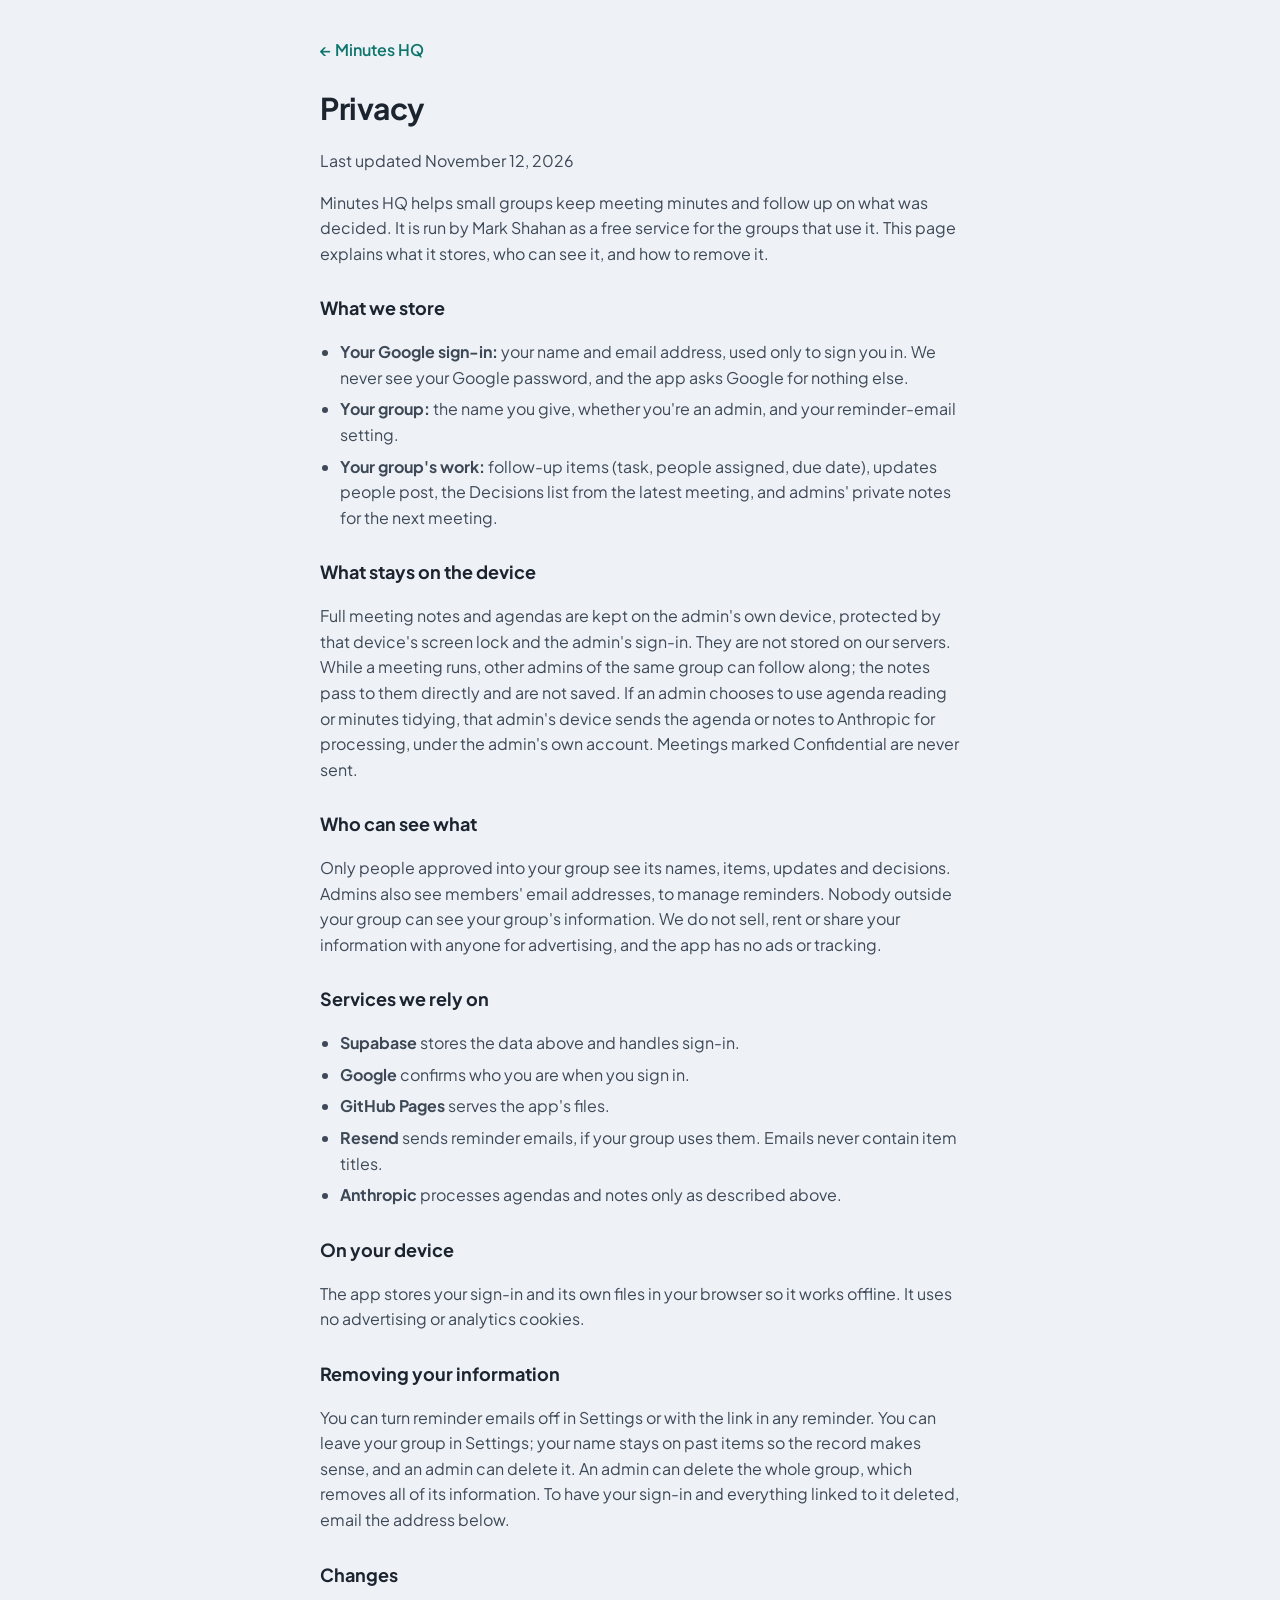
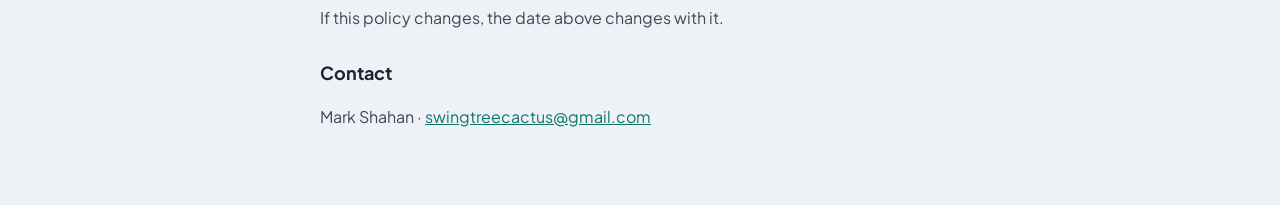
==== commit 6bcee128: "Remove the meeting-notes passphrase; say "device" instead of "tablet" Meeting notes are now saved on" ====
--- a/privacy.html
+++ b/privacy.html
@@ -13,7 +13,7 @@
 <main class="legal">
 <a class="back" href="./">← Minutes HQ</a>
 <h1>Privacy</h1>
-<p class="muted">Last updated November 5, 2026</p>
+<p class="muted">Last updated November 12, 2026</p>
 
 <p>Minutes HQ helps small groups keep meeting minutes and follow up on what was decided. It is run by Mark Shahan as a free service for the groups that use it. This page explains what it stores, who can see it, and how to remove it.</p>
 
@@ -25,7 +25,7 @@
 </ul>
 
 <h2>What stays on the device</h2>
-<p>Full meeting notes and agendas are kept encrypted on the admin's own tablet with the admin's passphrase. They are not stored on our servers. While a meeting runs, other admins of the same group can follow along; the notes pass to them directly and are not saved. If an admin chooses to use agenda reading or minutes tidying, that admin's tablet sends the agenda or notes to Anthropic for processing, under the admin's own account. Meetings marked Confidential are never sent.</p>
+<p>Full meeting notes and agendas are kept on the admin's own device, protected by that device's screen lock and the admin's sign-in. They are not stored on our servers. While a meeting runs, other admins of the same group can follow along; the notes pass to them directly and are not saved. If an admin chooses to use agenda reading or minutes tidying, that admin's device sends the agenda or notes to Anthropic for processing, under the admin's own account. Meetings marked Confidential are never sent.</p>
 
 <h2>Who can see what</h2>
 <p>Only people approved into your group see its names, items, updates and decisions. Admins also see members' email addresses, to manage reminders. Nobody outside your group can see your group's information. We do not sell, rent or share your information with anyone for advertising, and the app has no ads or tracking.</p>
